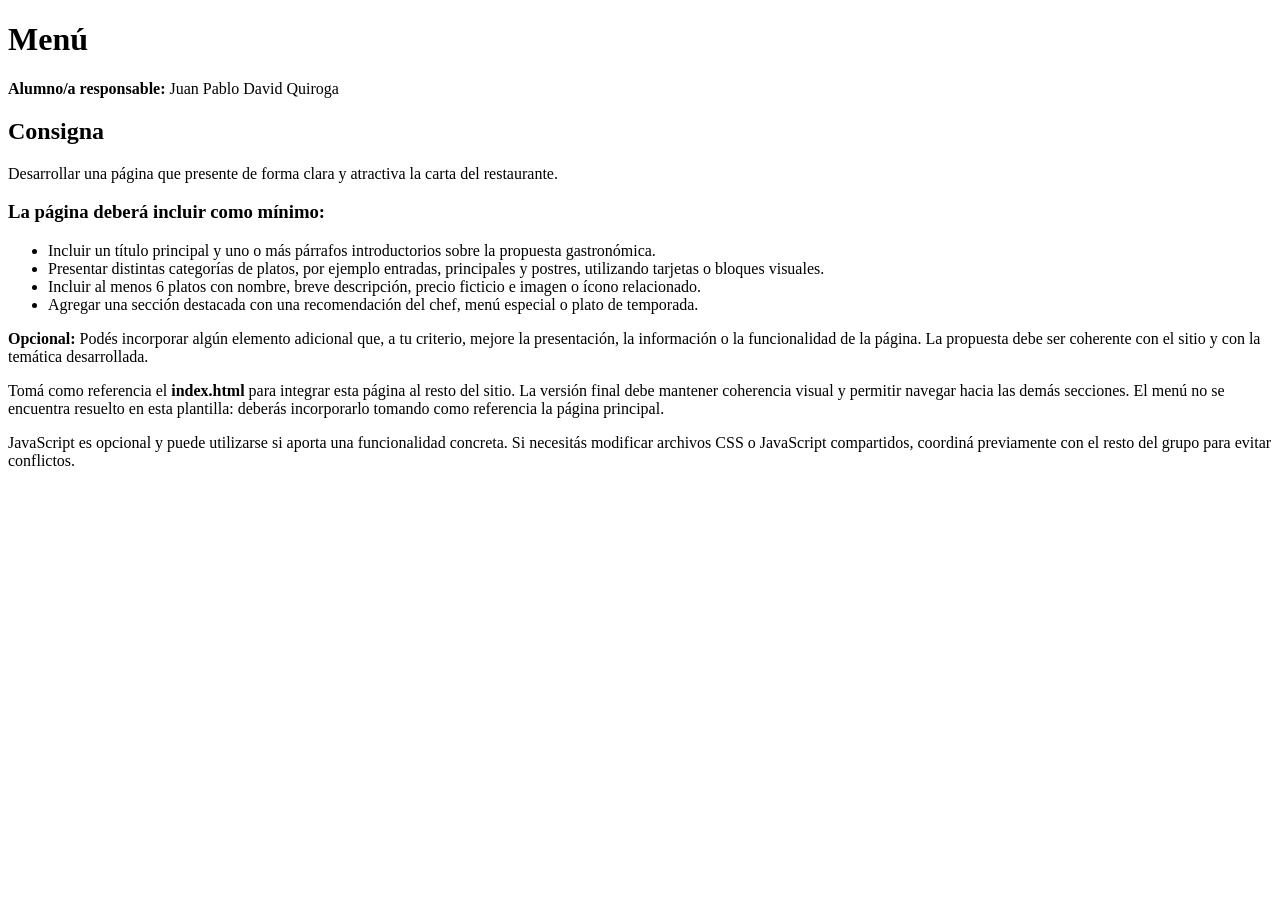
==== paginas/menu.html @ fb0b7302 "restaurante" ====
<!doctype html>
<html lang="es">
<head>
  <meta charset="utf-8">
  <meta name="viewport" content="width=device-width, initial-scale=1">
  <title>Menú | Restaurante Sabor Urbano</title>
</head>
<body>

  <h1>Menú</h1>

  <p><strong>Alumno/a responsable:</strong> Juan Pablo David Quiroga</p>

  <h2>Consigna</h2>

  <p>Desarrollar una página que presente de forma clara y atractiva la carta del restaurante.</p>

  <h3>La página deberá incluir como mínimo:</h3>

  <ul>
        <li>Incluir un título principal y uno o más párrafos introductorios sobre la propuesta gastronómica.</li>
        <li>Presentar distintas categorías de platos, por ejemplo entradas, principales y postres, utilizando tarjetas o bloques visuales.</li>
        <li>Incluir al menos 6 platos con nombre, breve descripción, precio ficticio e imagen o ícono relacionado.</li>
        <li>Agregar una sección destacada con una recomendación del chef, menú especial o plato de temporada.</li>
  </ul>

  <p>
    <strong>Opcional:</strong> Podés incorporar algún elemento adicional que, a tu criterio,
    mejore la presentación, la información o la funcionalidad de la página.
    La propuesta debe ser coherente con el sitio y con la temática desarrollada.
  </p>

  <p>
    Tomá como referencia el <strong>index.html</strong> para integrar esta página al resto del sitio.
    La versión final debe mantener coherencia visual y permitir navegar hacia las demás secciones.
    El menú no se encuentra resuelto en esta plantilla: deberás incorporarlo tomando como referencia
    la página principal.
  </p>

  <p>
    JavaScript es opcional y puede utilizarse si aporta una funcionalidad concreta.
    Si necesitás modificar archivos CSS o JavaScript compartidos, coordiná previamente con el resto del grupo
    para evitar conflictos.
  </p>

</body>
</html>
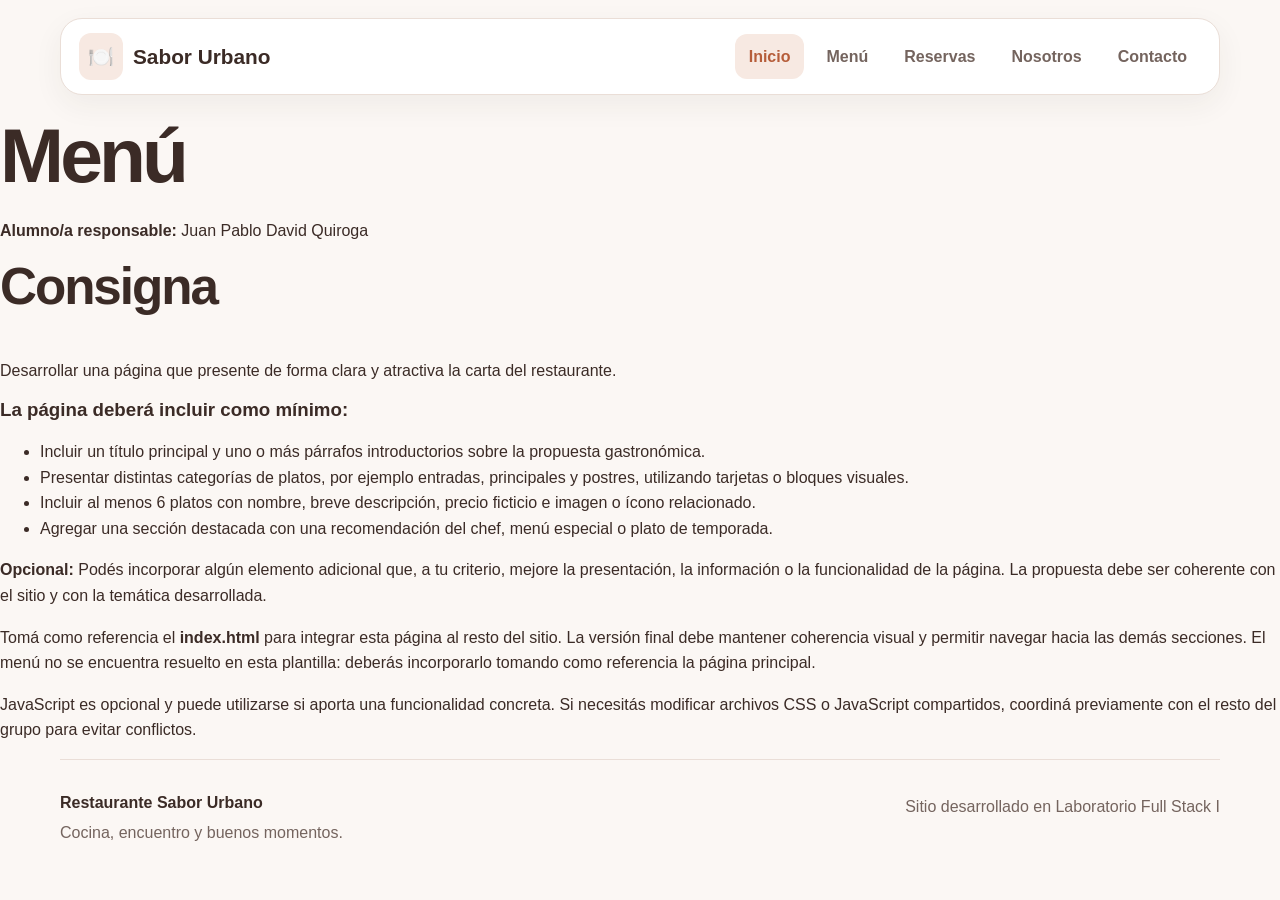
==== commit ad911ceb: "Agrego cabecera y pie de pagina a la estructura de lapagina Menu" ====
--- a/paginas/menu.html
+++ b/paginas/menu.html
@@ -4,8 +4,20 @@
   <meta charset="utf-8">
   <meta name="viewport" content="width=device-width, initial-scale=1">
   <title>Menú | Restaurante Sabor Urbano</title>
+  <link rel="stylesheet" href="../css/estilos.css">
 </head>
 <body>
+  <header class="topbar">
+  <a class="logo" href="index.html"><span>🍽️</span> Sabor Urbano</a>
+  <button id="menuBtn" class="menuBtn" aria-label="Abrir menú">☰</button>
+  <nav id="menu" class="menu">
+    <a class="activo" href="index.html">Inicio</a>
+    <a href="paginas/menu.html">Menú</a>
+    <a href="paginas/reservas.html">Reservas</a>
+    <a href="paginas/nosotros.html">Nosotros</a>
+    <a href="paginas/contacto.html">Contacto</a>
+  </nav>
+  </header>
 
   <h1>Menú</h1>
 
@@ -42,6 +54,14 @@
     Si necesitás modificar archivos CSS o JavaScript compartidos, coordiná previamente con el resto del grupo
     para evitar conflictos.
   </p>
+<footer class="footer contenedor">
+  <div>
+    <b>Restaurante Sabor Urbano</b>
+    <p>Cocina, encuentro y buenos momentos.</p>
+  </div>
+  <p class="materia">Sitio desarrollado en Laboratorio Full Stack I</p>
+</footer>
 
+<script src="js/script.js"></script>
 </body>
 </html>
--- a/css/estilos.css
+++ b/css/estilos.css
@@ -0,0 +1,23 @@
+*{box-sizing:border-box}html{scroll-behavior:smooth}
+:root{--terracota:#b65d3a;--oscuro:#3b2b26;--texto:#74645e;--fondo:#fbf7f4;--blanco:#fff;--borde:#eaded7;--suave:#f7e9e2;--sombra:0 18px 45px rgba(59,43,38,.10)}
+body{margin:0;font-family:Arial,Helvetica,sans-serif;background:var(--fondo);color:var(--oscuro);line-height:1.6}
+a{text-decoration:none;color:inherit}.contenedor{width:min(1160px,calc(100% - 32px));margin:auto}
+.topbar{width:min(1160px,calc(100% - 32px));margin:18px auto;display:flex;align-items:center;justify-content:space-between;gap:24px;padding:14px 18px;background:#fff;border:1px solid var(--borde);border-radius:22px;position:sticky;top:12px;z-index:10;box-shadow:0 10px 30px rgba(59,43,38,.06)}
+.logo{font-size:1.3rem;font-weight:800;display:flex;gap:10px;align-items:center}.logo span{background:var(--suave);padding:7px 9px;border-radius:12px}
+.menu{display:flex;gap:8px}.menu a{padding:10px 14px;border-radius:12px;color:var(--texto);font-weight:700}.menu a:hover,.menu .activo{background:var(--suave);color:var(--terracota)}
+.menuBtn{display:none;border:0;background:var(--suave);font-size:1.35rem;width:44px;height:44px;border-radius:12px;cursor:pointer}
+.hero{display:grid;grid-template-columns:1.05fr .95fr;gap:48px;align-items:center;min-height:530px;padding:40px 0}
+.tag{display:inline-block;background:var(--suave);color:var(--terracota);font-weight:800;font-size:.82rem;text-transform:uppercase;letter-spacing:.06em;padding:7px 11px;border-radius:999px}
+h1,h2,h3{line-height:1.1;margin-top:0}h1{font-size:clamp(2.6rem,6vw,5rem);letter-spacing:-.05em;margin:14px 0 20px}h2{font-size:clamp(2rem,4vw,3.2rem);letter-spacing:-.04em}
+.lead,.titulo p,.card p,.footer p,.texto{color:var(--texto)}.lead{font-size:1.08rem;max-width:680px}
+.acciones{display:flex;gap:12px;flex-wrap:wrap;margin-top:28px}.btn{display:inline-block;border:0;border-radius:14px;padding:13px 18px;font-weight:800;cursor:pointer;font-size:1rem}.primario{background:var(--terracota);color:#fff}.secundario{background:#fff;border:1px solid var(--borde);color:var(--oscuro)}
+.heroVisual{position:relative;min-height:390px}.heroVisual:before{content:"";position:absolute;width:300px;height:300px;border-radius:50%;background:#f5e0d6;left:50%;top:50%;transform:translate(-50%,-50%)}
+.featureCard{position:absolute;width:250px;background:#fff;border:1px solid var(--borde);border-radius:26px;padding:28px;box-shadow:var(--sombra);display:flex;flex-direction:column;gap:7px;top:20px;left:0;transform:rotate(-5deg)}
+.featureCard.secundaria{right:0;left:auto;top:auto;bottom:20px;transform:rotate(5deg)}.featureCard span{font-size:4rem}.featureCard b{font-size:1.35rem}.featureCard small{color:var(--texto)}
+.stats{display:grid;grid-template-columns:repeat(3,1fr);gap:16px;margin-bottom:80px}.stats article{background:#fff;border:1px solid var(--borde);border-radius:20px;padding:24px;display:flex;flex-direction:column}.stats strong{font-size:2rem;color:var(--terracota)}.stats span{color:var(--texto)}
+.seccion{margin-bottom:85px}.titulo{max-width:720px;margin-bottom:30px}.grid{display:grid;grid-template-columns:repeat(4,1fr);gap:18px}.card{background:#fff;border:1px solid var(--borde);border-radius:24px;padding:26px;min-height:270px;display:flex;flex-direction:column;transition:.2s}.card:hover{transform:translateY(-6px);box-shadow:var(--sombra)}.card .icono{font-size:2rem;background:var(--suave);width:58px;height:58px;display:grid;place-items:center;border-radius:16px;margin-bottom:26px}.card b{margin-top:auto;color:var(--terracota)}
+.dosColumnas{display:grid;grid-template-columns:1fr 1fr;gap:36px;align-items:start;margin-bottom:85px}.check{list-style:none;padding:0}.check li{padding:8px 0 8px 30px;position:relative}.check li:before{content:"✓";position:absolute;left:0;color:var(--terracota);font-weight:900}.nota{background:#fff;border:1px solid var(--borde);border-radius:24px;padding:28px;box-shadow:var(--sombra)}
+.footer{display:flex;justify-content:space-between;gap:20px;border-top:1px solid var(--borde);padding:30px 0}.footer p{margin:4px 0}.materia{text-align:right}
+@media(max-width:1000px){.grid{grid-template-columns:repeat(2,1fr)}}
+@media(max-width:850px){.hero,.dosColumnas{grid-template-columns:1fr}.stats{grid-template-columns:1fr}.footer{flex-direction:column}.heroVisual{min-height:330px}.materia{text-align:left}}
+@media(max-width:700px){.menuBtn{display:block}.menu{display:none;position:absolute;left:0;right:0;top:82px;background:#fff;border:1px solid var(--borde);border-radius:18px;padding:12px;flex-direction:column;box-shadow:var(--sombra)}.menu.abierto{display:flex}.featureCard{width:210px;padding:22px}.hero{padding-top:20px}.grid{grid-template-columns:1fr}}
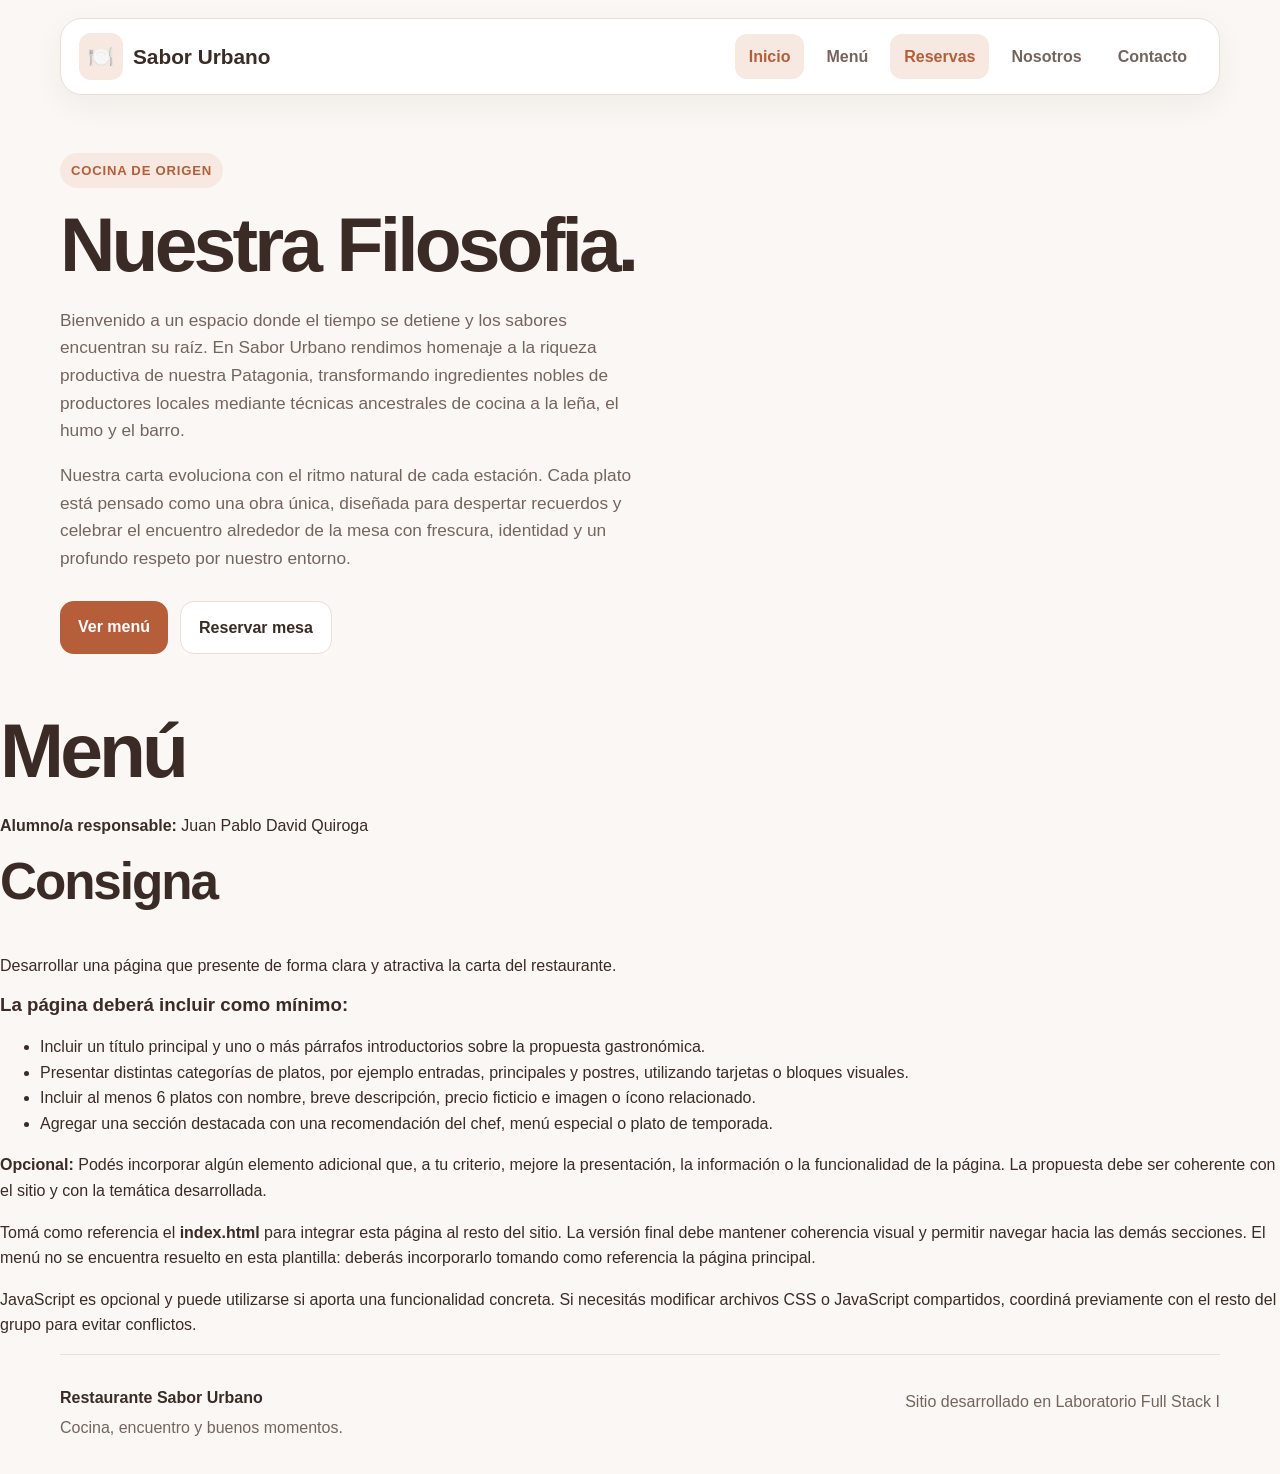
==== commit 5bab53a8: "Se agrego titulo principal y dos parrafos a modo de introduccion y se enlazo barra de menu" ====
--- a/paginas/menu.html
+++ b/paginas/menu.html
@@ -11,14 +11,37 @@
   <a class="logo" href="index.html"><span>🍽️</span> Sabor Urbano</a>
   <button id="menuBtn" class="menuBtn" aria-label="Abrir menú">☰</button>
   <nav id="menu" class="menu">
-    <a class="activo" href="index.html">Inicio</a>
-    <a href="paginas/menu.html">Menú</a>
-    <a href="paginas/reservas.html">Reservas</a>
-    <a href="paginas/nosotros.html">Nosotros</a>
-    <a href="paginas/contacto.html">Contacto</a>
+    <a class="activo" href="../index.html">Inicio</a>
+        <a href="../paginas/menu.html">Menú</a>
+        <a class="activo" href="../paginas/reservas.html">Reservas</a>
+        <a href="../paginas/nosotros.html">Nosotros</a>
+        <a href="../paginas/contacto.html">Contacto</a>
   </nav>
   </header>
 
+  <main>
+  <section class="hero contenedor">
+    <div>
+      <span class="tag">Cocina de origen</span>
+      <h1>Nuestra Filosofia.</h1>
+      <p class="lead">
+        Bienvenido a un espacio donde el tiempo se detiene y los sabores encuentran su raíz.
+        En Sabor Urbano rendimos homenaje a la riqueza productiva de nuestra Patagonia, 
+        transformando ingredientes nobles de productores locales mediante técnicas ancestrales de cocina a la leña, 
+        el humo y el barro.
+      </p>
+      <p class="lead">
+        Nuestra carta evoluciona con el ritmo natural de cada estación. 
+        Cada plato está pensado como una obra única, 
+        diseñada para despertar recuerdos y celebrar el encuentro alrededor de la mesa con frescura, 
+        identidad y un profundo respeto por nuestro entorno.
+      </p>
+      <div class="acciones">
+        <a class="btn primario" href="paginas/menu.html">Ver menú</a>
+        <a class="btn secundario" href="paginas/reservas.html">Reservar mesa</a>
+      </div>
+    </div>
+  </section>
   <h1>Menú</h1>
 
   <p><strong>Alumno/a responsable:</strong> Juan Pablo David Quiroga</p>
@@ -54,6 +77,8 @@
     Si necesitás modificar archivos CSS o JavaScript compartidos, coordiná previamente con el resto del grupo
     para evitar conflictos.
   </p>
+</section>
+</main>
 <footer class="footer contenedor">
   <div>
     <b>Restaurante Sabor Urbano</b>
--- a/css/estilos.css
+++ b/css/estilos.css
@@ -21,3 +21,104 @@
 @media(max-width:1000px){.grid{grid-template-columns:repeat(2,1fr)}}
 @media(max-width:850px){.hero,.dosColumnas{grid-template-columns:1fr}.stats{grid-template-columns:1fr}.footer{flex-direction:column}.heroVisual{min-height:330px}.materia{text-align:left}}
 @media(max-width:700px){.menuBtn{display:block}.menu{display:none;position:absolute;left:0;right:0;top:82px;background:#fff;border:1px solid var(--borde);border-radius:18px;padding:12px;flex-direction:column;box-shadow:var(--sombra)}.menu.abierto{display:flex}.featureCard{width:210px;padding:22px}.hero{padding-top:20px}.grid{grid-template-columns:1fr}}
+
+/* Estilos de pagina reservas.html */
+
+.contenedorReservas{
+    width:min(1160px,calc(100% - 32px));
+    margin: 0 auto;
+
+}
+.heroReserva{
+    border-radius: 50px;
+    padding: 50px;
+    font-family: Arial, Helvetica, sans-serif;
+    justify-content: center;
+    height: 60vh;
+    background-size: cover;
+    background-image: linear-gradient(rgba(0,0,0,0.5),rgba(0,0,0,0.5)),url(https://i0.wp.com/elplanetaurbano.com/wp-content/uploads/2026/09/La-Mar-Planeta-Urbano-2026-1.jpg?resize=1250%2C781&ssl=1) ;
+    background-repeat: no-repeat;
+    background-position: center;
+    display: flex;
+    flex-direction: column;
+    color: white;
+
+    #hero__pequeno__reserva{
+        font-weight: bold;
+        color: bisque;
+        margin: 0 0 0 10%;
+    }
+    p{
+        width: 60%;
+    }
+}
+
+.formularioEInfo{
+    margin-top: 50px;
+    display: grid;
+    grid-template-columns: repeat(2,1fr);
+    grid-template-rows: 3;
+}
+
+.diasContainer{
+    grid-column: 1/2;
+    grid-row: 1/2;
+    display: flex;
+}
+
+.dia{
+    border-radius: 10px;
+    padding: 10px;
+    text-align: center;
+    margin: 5px;
+    background-color: rgb(255, 243, 243);
+    border: 1px solid rgb(216, 208, 208);
+}
+
+.dia:hover{
+    cursor: pointer;
+    background-color: rgb(54, 52, 52);
+    color: white;
+}
+
+.horariosContainer{
+    margin-top: 20px;
+    grid-column: 1/2;
+    grid-row: 2/3;
+}
+.formularioContainer{
+    grid-column: 2/3;
+    grid-row: 1/3;
+}
+
+table{
+    border-collapse: separate;
+    border-spacing: 20px;
+
+    td{
+        border: 1px solid rgb(216, 208, 208);
+        border-radius: 10px;
+        background-color: rgb(250, 240, 240);
+        padding: 15px;
+    }
+}
+
+td:hover{
+    cursor: pointer;
+    background-color: rgb(54, 52, 52);
+    color: white;
+}
+
+form{
+    padding: 40px;
+    border: 1px solid;
+    text-align: center;
+    margin: 10px;
+    height: 100%;
+}
+input{
+    width: 70%;
+    height: 30px;
+    border-style: solid;
+    margin: 10px;
+}
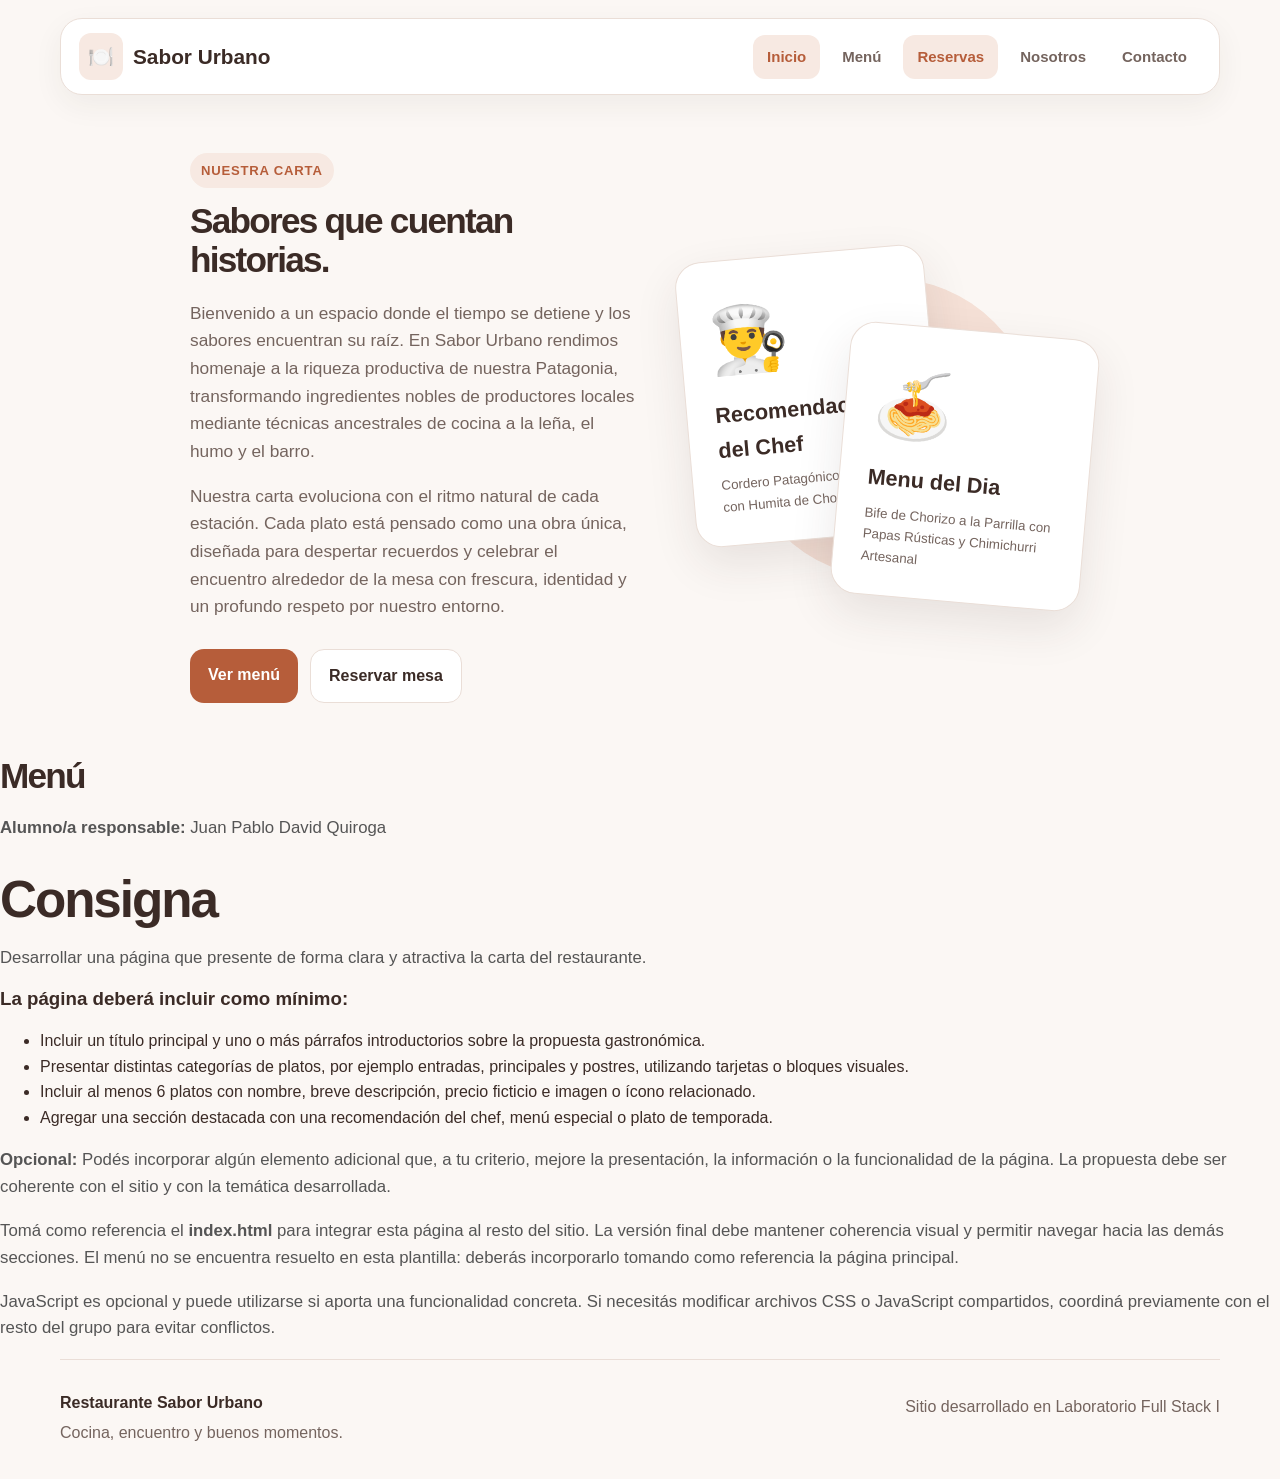
==== commit b63f1a13: "Se agrego secion especial menu del che y del dia" ====
--- a/paginas/menu.html
+++ b/paginas/menu.html
@@ -22,8 +22,8 @@
   <main>
   <section class="hero contenedor">
     <div>
-      <span class="tag">Cocina de origen</span>
-      <h1>Nuestra Filosofia.</h1>
+      <span class="tag">Nuestra Carta</span>
+      <h1>Sabores que cuentan historias.</h1>
       <p class="lead">
         Bienvenido a un espacio donde el tiempo se detiene y los sabores encuentran su raíz.
         En Sabor Urbano rendimos homenaje a la riqueza productiva de nuestra Patagonia, 
@@ -40,6 +40,18 @@
         <a class="btn primario" href="paginas/menu.html">Ver menú</a>
         <a class="btn secundario" href="paginas/reservas.html">Reservar mesa</a>
       </div>
+    </div>
+    <div class="heroVisual" aria-hidden="true">
+      <article class="featureCard">
+        <span>👨‍🍳</span>
+        <b>Recomendacion del Chef</b>
+        <small>Cordero Patagónico al Asador con Humita de Choclo Dulce.</small>
+      </article>
+      <article class="featureCard secundaria">
+        <span>🍝</span>
+        <b>Menu del Dia</b>
+        <small>Bife de Chorizo a la Parrilla con Papas Rústicas y Chimichurri Artesanal</small>
+      </article>
     </div>
   </section>
   <h1>Menú</h1>
--- a/css/estilos.css
+++ b/css/estilos.css
@@ -121,4 +121,92 @@
     height: 30px;
     border-style: solid;
     margin: 10px;
-}+}
+/* Estilos de pagina nosotros.html */
+
+header {
+    background-color: #fdfbf7;
+    padding: 10px 20px;
+    border-bottom: 1px solid #eae5d9;
+}
+
+nav ul {
+    list-style: none;
+    display: flex;
+    gap: 25px;
+    margin: 0;
+    padding: 0;
+}
+
+nav a {
+    text-decoration: none;
+    color: #4a3f35;
+    font-family: 'Segoe UI', Tahoma, Geneva, Verdana, sans-serif;
+    font-weight: 600;
+    font-size: 15px;
+    transition: color 0.2s ease;
+}
+
+nav a:hover {
+    color: #bc6c25;
+}
+header {
+    background-color: #fdfbf7;
+    padding: 10px 20px;
+    border-bottom: 1px solid #eae5d9;
+}
+
+nav ul {
+    list-style: none;
+    display: flex;
+    gap: 25px;
+    margin: 0;
+    padding: 0;
+}
+
+nav a {
+    text-decoration: none;
+    color: #4a3f35;
+    font-family: 'Segoe UI', Tahoma, Geneva, Verdana, sans-serif;
+    font-weight: 600;
+    font-size: 15px;
+    transition: color 0.2s ease;
+}
+
+nav a:hover {
+    color: #bc6c25;
+}
+
+main section {
+    max-width: 900px;
+    margin: 40px auto;
+    padding: 0 20px;
+}
+
+main h1, main h2 {
+    font-family: 'Segoe UI', Tahoma, Geneva, Verdana, sans-serif;
+    color: #3b2b26;
+}
+
+main h1 {
+    font-size: 2.2rem;
+    margin-bottom: 20px;
+}
+
+main h2 {
+    margin-top: 30px;
+    margin-bottom: 15px;
+}
+
+main p {
+    line-height: 1.6;
+    color: #555555;
+    font-size: 1.05rem;
+}
+
+.informacionContainer{
+    margin-top: 70px;
+    display: flex;
+    gap: 30px ;
+
+}
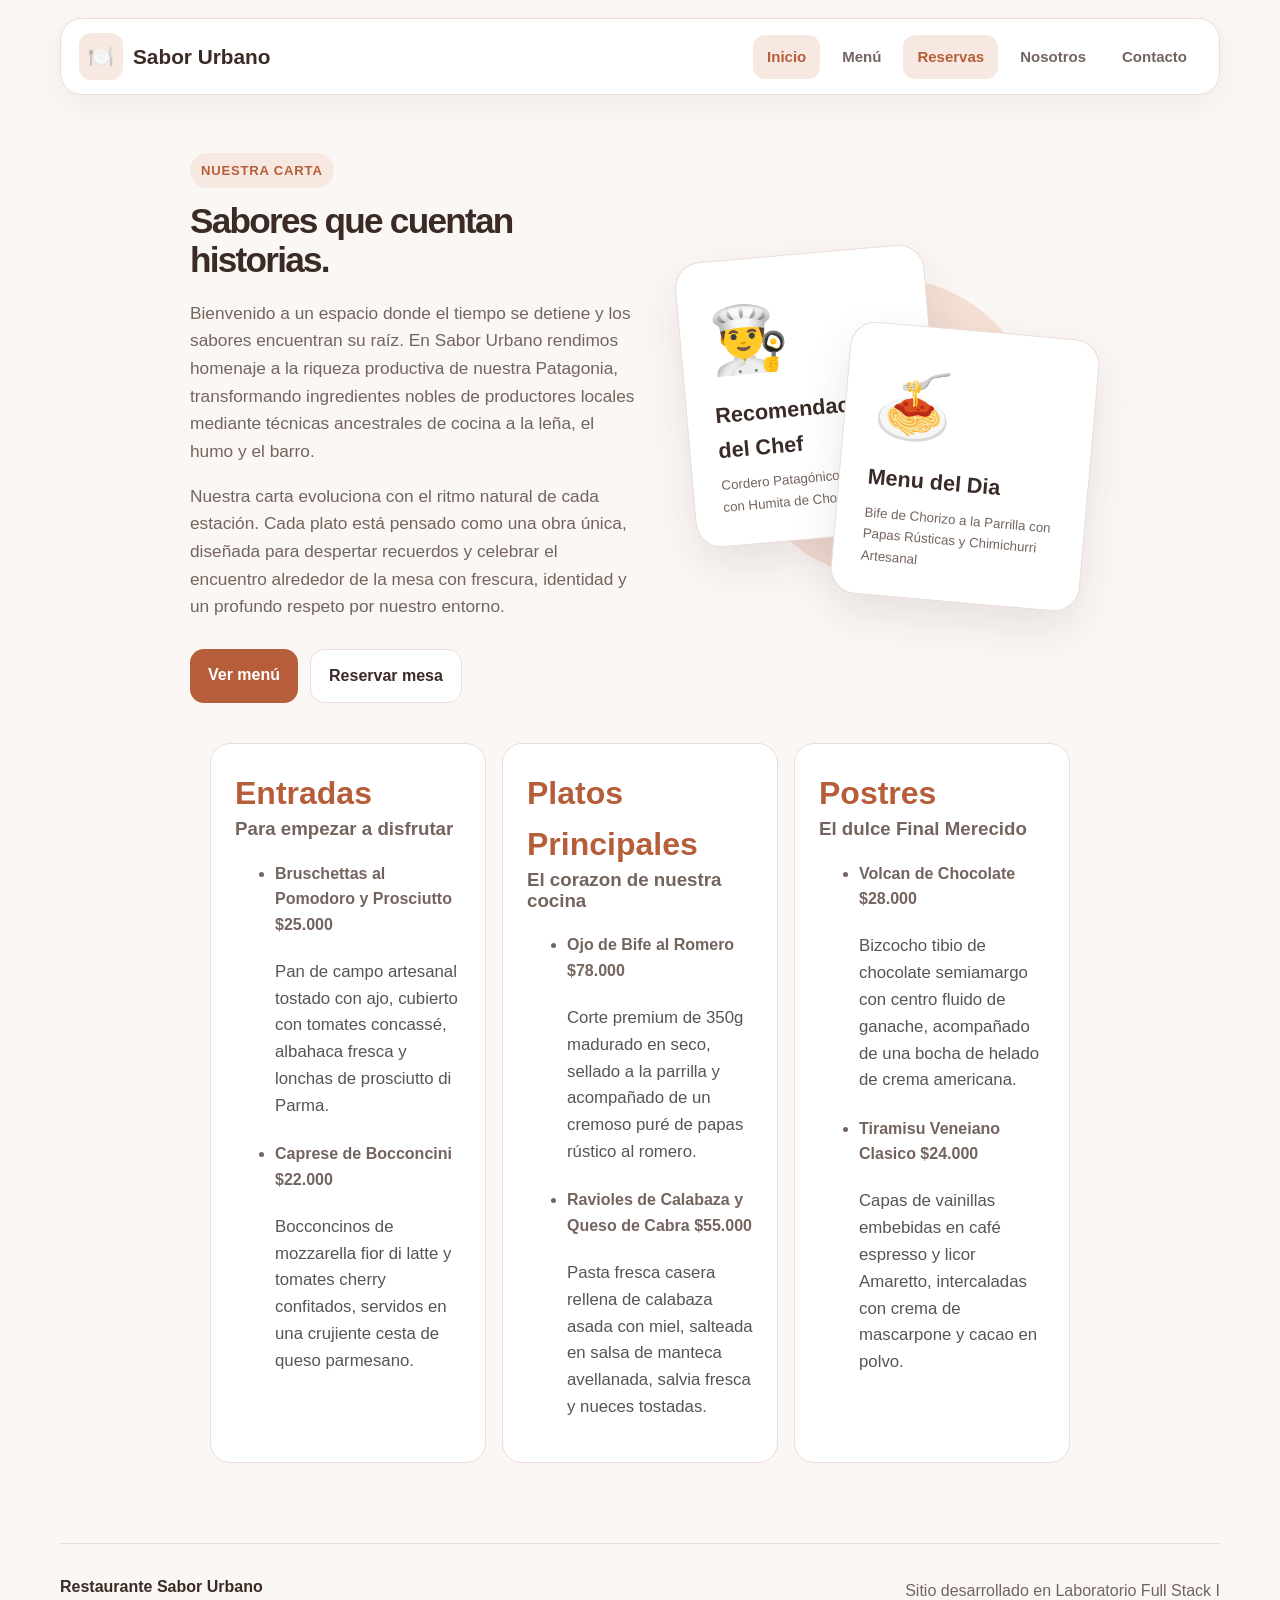
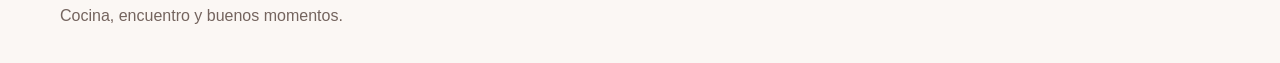
==== commit 94fd9d0d: "Se agrego la seccion Entradas, Plato Principal y Postre, con su contenido" ====
--- a/paginas/menu.html
+++ b/paginas/menu.html
@@ -54,42 +54,43 @@
       </article>
     </div>
   </section>
-  <h1>Menú</h1>
+   <section class="stats contenedor">
+    <article><strong>Entradas</strong><span><h3>Para empezar a disfrutar</h3>
+        <ul>
+          <li>
+            <h4>Bruschettas al Pomodoro y Prosciutto <span>$25.000</span></h4>
+            <p>Pan de campo artesanal tostado con ajo, cubierto con tomates concassé, albahaca fresca y lonchas de prosciutto di Parma.</p>
+          </li>
+          <li>
+            <h4>Caprese de Bocconcini <span>$22.000</span></h4>
+            <p>Bocconcinos de mozzarella fior di latte y tomates cherry confitados, servidos en una crujiente cesta de queso parmesano.</p>
+          </li>
+        </ul></span></article>
+    <article><strong>Platos Principales</strong><span><h3>El corazon de nuestra cocina</h3>
+           <ul>
+         <li>
+            <h4>Ojo de Bife al Romero <span>$78.000</span></h4>
+            <p>Corte premium de 350g madurado en seco, sellado a la parrilla y acompañado de un cremoso puré de papas rústico al romero.</p>
+          </li>
+        <li>
+            <h4>Ravioles de Calabaza y Queso de Cabra <span>$55.000</span></h4>
+            <p>Pasta fresca casera rellena de calabaza asada con miel, salteada en salsa de manteca avellanada, salvia fresca y nueces tostadas.</p>
+          </li>
+        </ul></span></article>
+    <article><strong>Postres</strong><span><h3>El dulce Final Merecido</h3>   
+       <ul>
+          <li>
+            <h4>Volcan de Chocolate <span>$28.000</span></h4>
+            <p>Bizcocho tibio de chocolate semiamargo con centro fluido de ganache, acompañado de una bocha de helado de crema americana.</p>
+          </li>
+          <li>
+            <h4>Tiramisu Veneiano Clasico <span>$24.000</span></h4>
+            <p>Capas de vainillas embebidas en café espresso y licor Amaretto, intercaladas con crema de mascarpone y cacao en polvo.</p>
+          </li>
+        </ul></span></article>
+  </section>
+  
 
-  <p><strong>Alumno/a responsable:</strong> Juan Pablo David Quiroga</p>
-
-  <h2>Consigna</h2>
-
-  <p>Desarrollar una página que presente de forma clara y atractiva la carta del restaurante.</p>
-
-  <h3>La página deberá incluir como mínimo:</h3>
-
-  <ul>
-        <li>Incluir un título principal y uno o más párrafos introductorios sobre la propuesta gastronómica.</li>
-        <li>Presentar distintas categorías de platos, por ejemplo entradas, principales y postres, utilizando tarjetas o bloques visuales.</li>
-        <li>Incluir al menos 6 platos con nombre, breve descripción, precio ficticio e imagen o ícono relacionado.</li>
-        <li>Agregar una sección destacada con una recomendación del chef, menú especial o plato de temporada.</li>
-  </ul>
-
-  <p>
-    <strong>Opcional:</strong> Podés incorporar algún elemento adicional que, a tu criterio,
-    mejore la presentación, la información o la funcionalidad de la página.
-    La propuesta debe ser coherente con el sitio y con la temática desarrollada.
-  </p>
-
-  <p>
-    Tomá como referencia el <strong>index.html</strong> para integrar esta página al resto del sitio.
-    La versión final debe mantener coherencia visual y permitir navegar hacia las demás secciones.
-    El menú no se encuentra resuelto en esta plantilla: deberás incorporarlo tomando como referencia
-    la página principal.
-  </p>
-
-  <p>
-    JavaScript es opcional y puede utilizarse si aporta una funcionalidad concreta.
-    Si necesitás modificar archivos CSS o JavaScript compartidos, coordiná previamente con el resto del grupo
-    para evitar conflictos.
-  </p>
-</section>
 </main>
 <footer class="footer contenedor">
   <div>
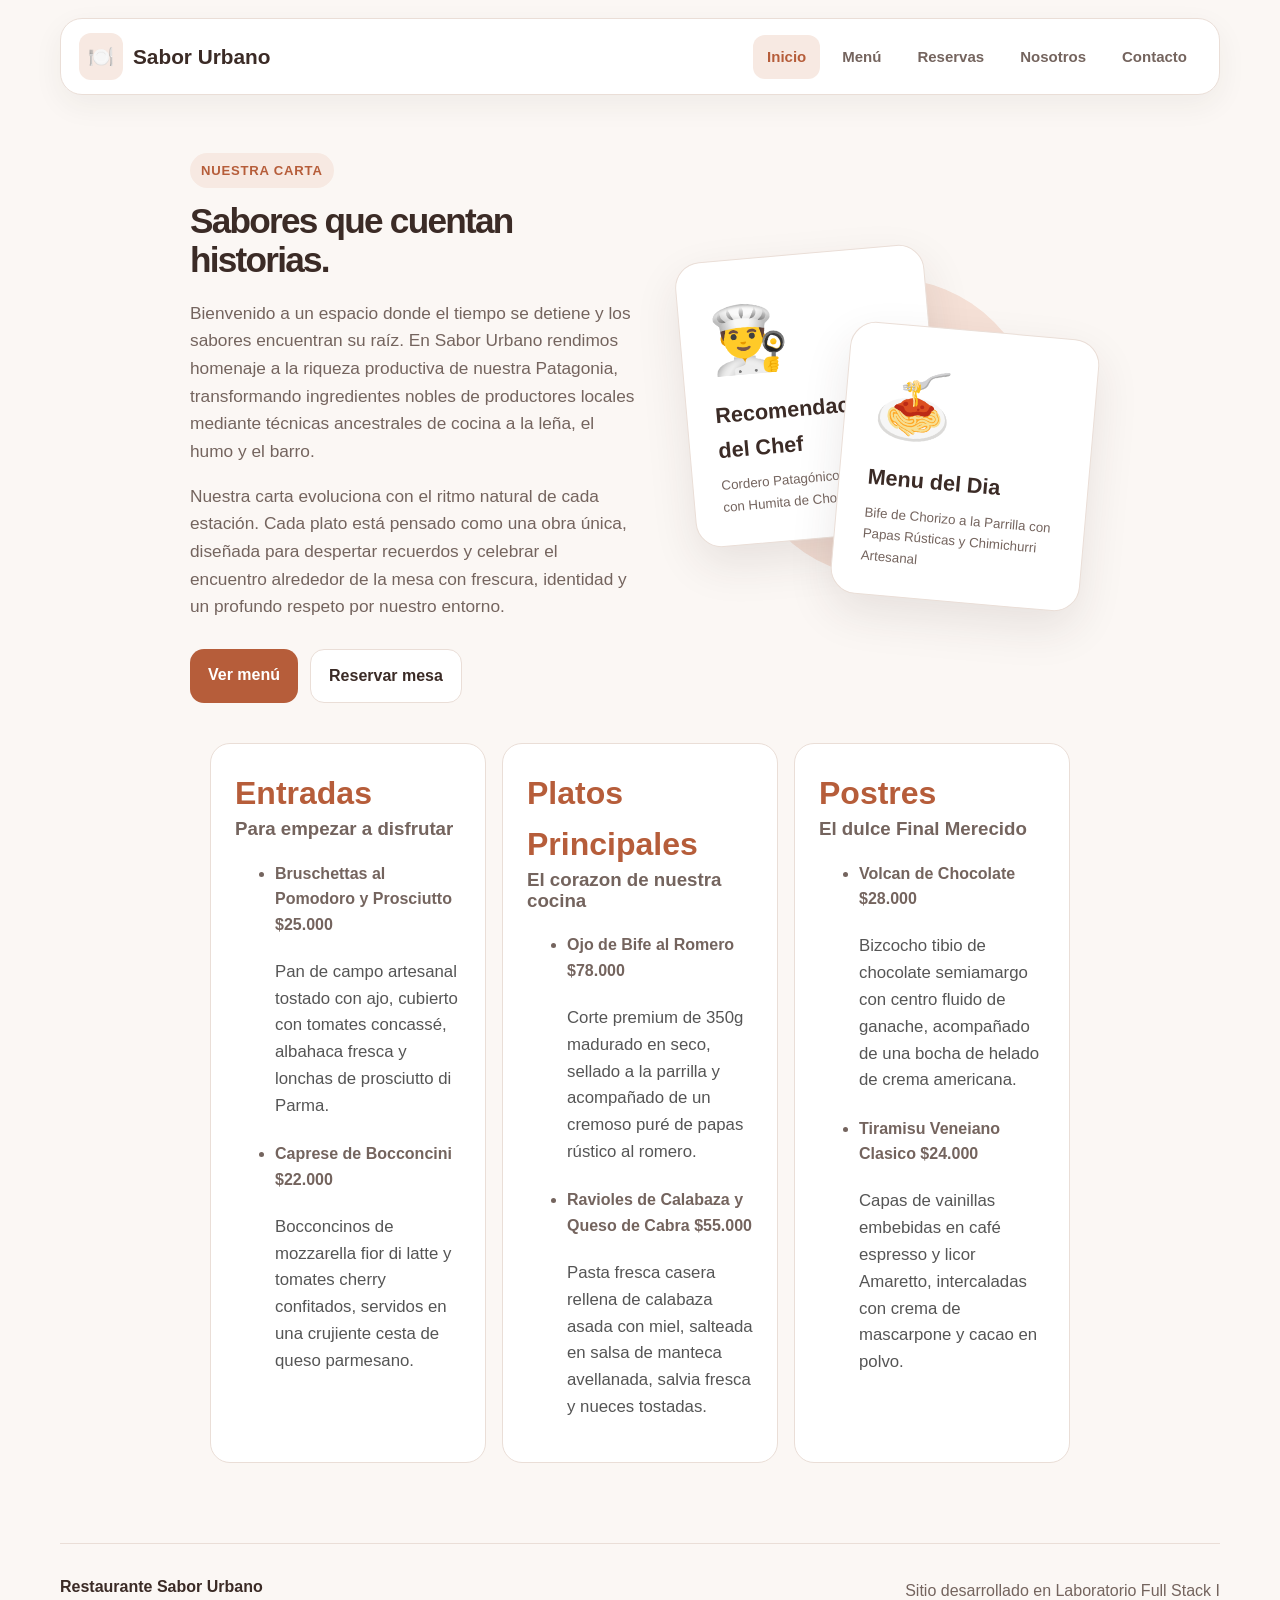
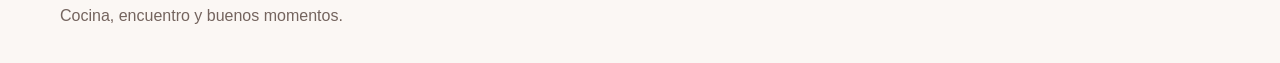
==== commit 021fdd78: "Se los enlaces del menu del header" ====
--- a/paginas/menu.html
+++ b/paginas/menu.html
@@ -12,8 +12,9 @@
   <button id="menuBtn" class="menuBtn" aria-label="Abrir menú">☰</button>
   <nav id="menu" class="menu">
     <a class="activo" href="../index.html">Inicio</a>
+        
         <a href="../paginas/menu.html">Menú</a>
-        <a class="activo" href="../paginas/reservas.html">Reservas</a>
+        <a href="../paginas/reservas.html">Reservas</a>
         <a href="../paginas/nosotros.html">Nosotros</a>
         <a href="../paginas/contacto.html">Contacto</a>
   </nav>
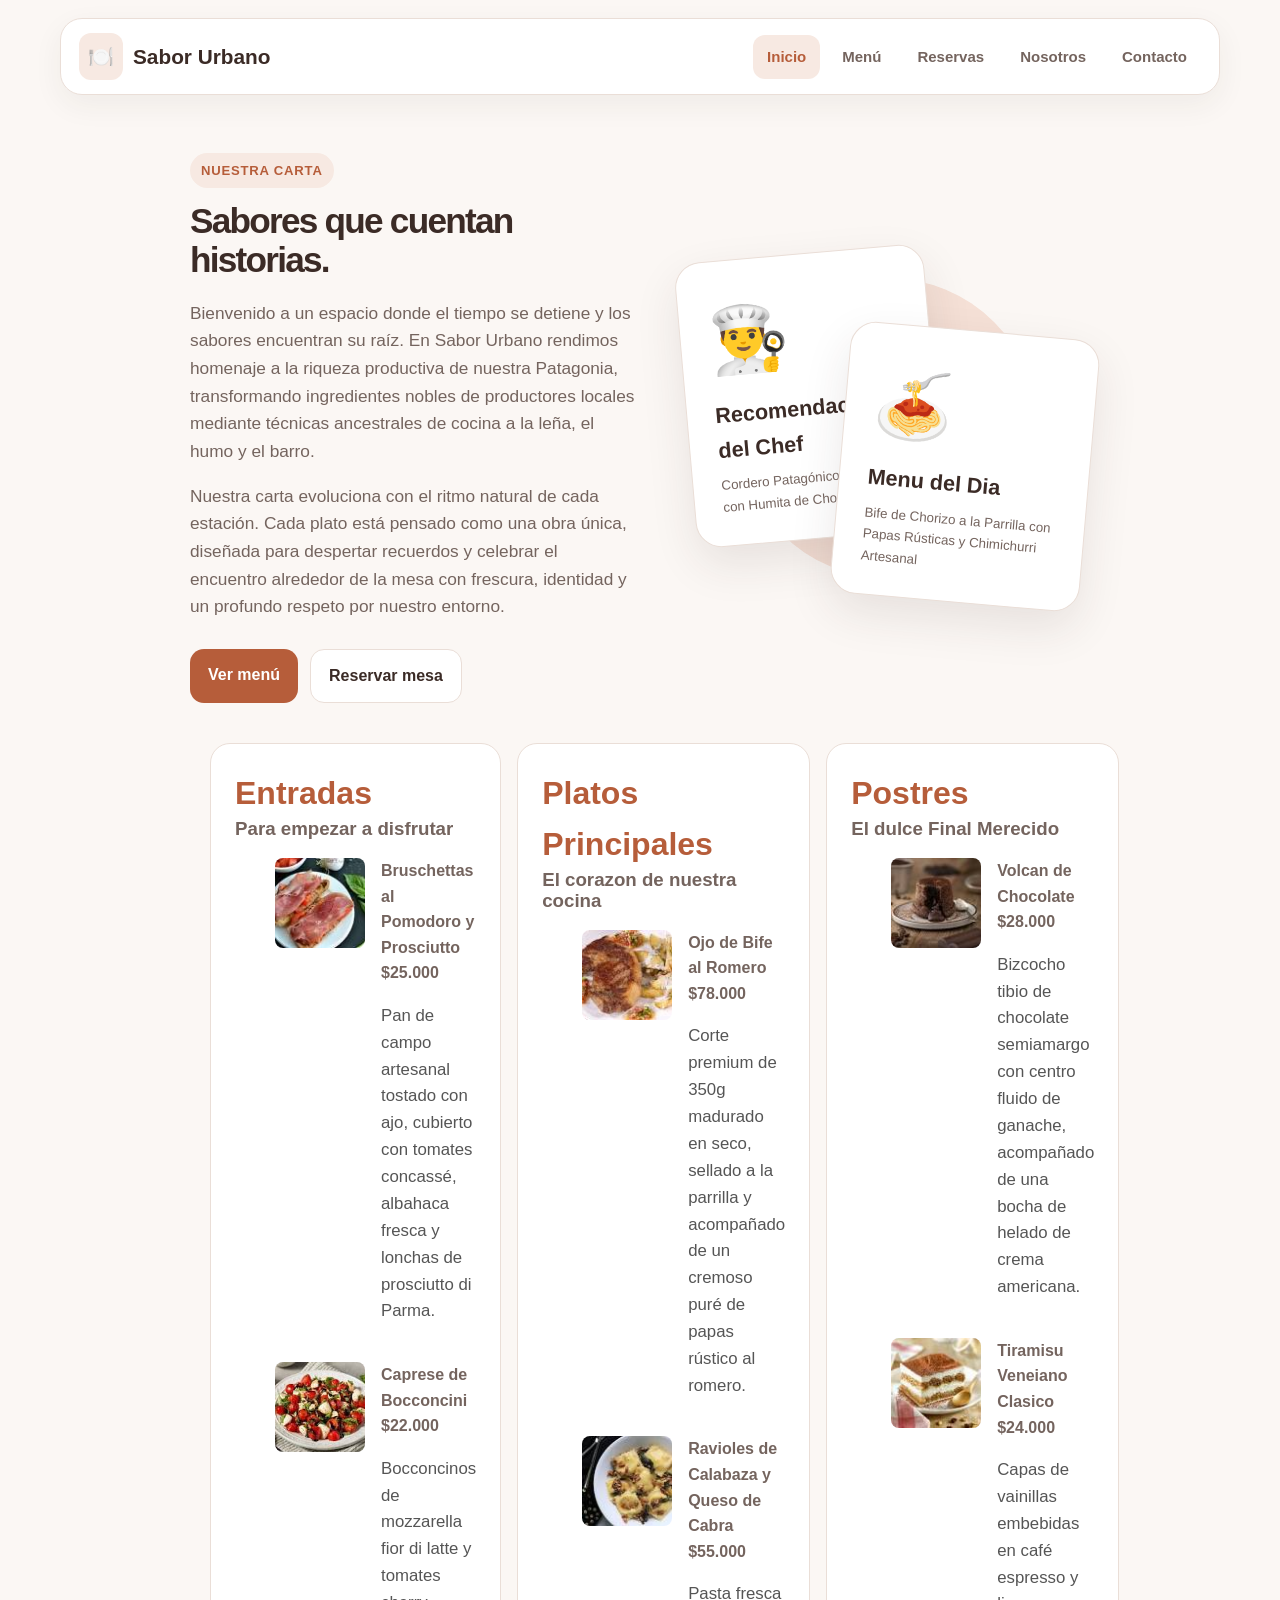
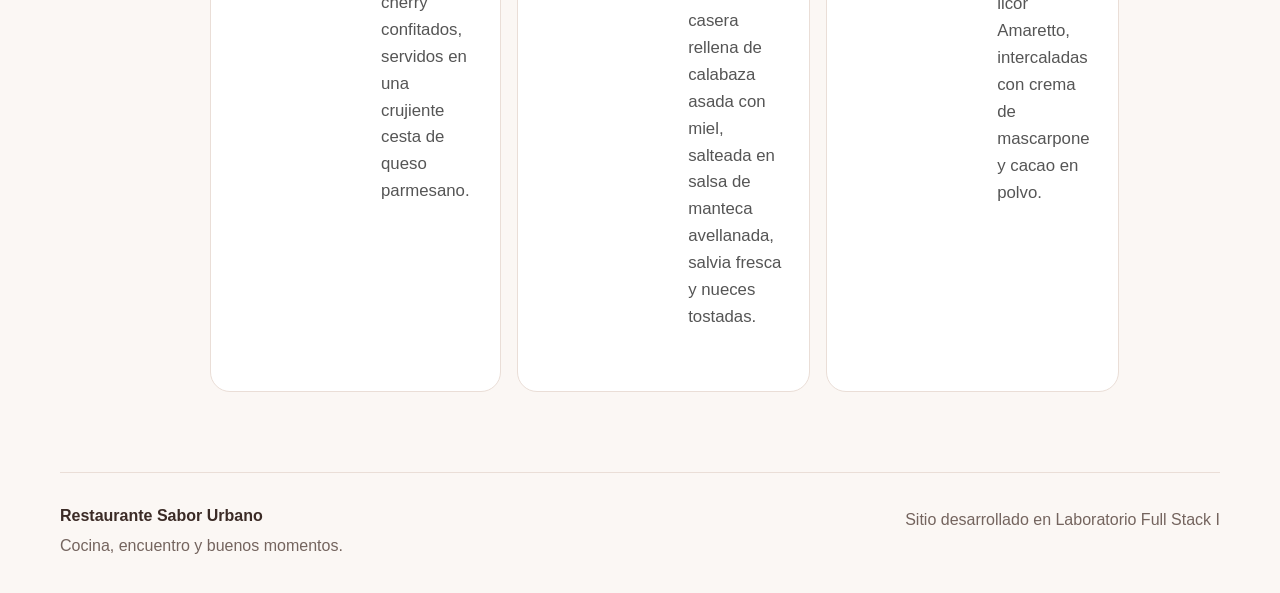
==== commit 38545f25: "Se agrego estilos en miniaturas de platos en archivo css" ====
--- a/paginas/menu.html
+++ b/paginas/menu.html
@@ -58,35 +58,55 @@
    <section class="stats contenedor">
     <article><strong>Entradas</strong><span><h3>Para empezar a disfrutar</h3>
         <ul>
-          <li>
-            <h4>Bruschettas al Pomodoro y Prosciutto <span>$25.000</span></h4>
-            <p>Pan de campo artesanal tostado con ajo, cubierto con tomates concassé, albahaca fresca y lonchas de prosciutto di Parma.</p>
-          </li>
-          <li>
-            <h4>Caprese de Bocconcini <span>$22.000</span></h4>
-            <p>Bocconcinos de mozzarella fior di latte y tomates cherry confitados, servidos en una crujiente cesta de queso parmesano.</p>
-          </li>
+          
+<li>
+    <img src="../img/bruschettas_al_pomodoro.jpg" alt="Bruschettas al Pomodoro" class="thumb-plato">
+    <div class="contenido-plato">
+        <h4>Bruschettas al Pomodoro y Prosciutto <span>$25.000</span></h4>
+        <p>Pan de campo artesanal tostado con ajo, cubierto con tomates concassé, albahaca fresca y lonchas de prosciutto di Parma.</p>
+    </div>
+</li>
+         
+ <li>
+  <img src="../img/Caprese.jpg" alt="CAprese de Boccocini" class="thumb-plato">
+    <div class="contenido-plato">
+     <h4>Caprese de Bocconcini <span>$22.000</span></h4>
+     <p>Bocconcinos de mozzarella fior di latte y tomates cherry confitados, servidos en una crujiente cesta de queso parmesano.</p>
+    </div> 
+</li>
         </ul></span></article>
     <article><strong>Platos Principales</strong><span><h3>El corazon de nuestra cocina</h3>
            <ul>
          <li>
+          <img src="../img/bife_al_romero.jpg" alt="Ojo de Bife al Romero" class="thumb-plato">
+    <div class="contenido-plato">
             <h4>Ojo de Bife al Romero <span>$78.000</span></h4>
             <p>Corte premium de 350g madurado en seco, sellado a la parrilla y acompañado de un cremoso puré de papas rústico al romero.</p>
+          </div>
           </li>
         <li>
+          <img src="../img/Ravioles.jpg" alt="Ravioles de Calabaza y Queso de Cabra" class="thumb-plato">
+          <div class="contenido-plato">
             <h4>Ravioles de Calabaza y Queso de Cabra <span>$55.000</span></h4>
             <p>Pasta fresca casera rellena de calabaza asada con miel, salteada en salsa de manteca avellanada, salvia fresca y nueces tostadas.</p>
+          </div>
           </li>
         </ul></span></article>
     <article><strong>Postres</strong><span><h3>El dulce Final Merecido</h3>   
        <ul>
           <li>
+            <img src="../img/Volcan_de_chocolate.jpg" alt="Volcan de Chocolate" class="thumb-plato">
+    <div class="contenido-plato">
             <h4>Volcan de Chocolate <span>$28.000</span></h4>
             <p>Bizcocho tibio de chocolate semiamargo con centro fluido de ganache, acompañado de una bocha de helado de crema americana.</p>
+          </div>
           </li>
           <li>
-            <h4>Tiramisu Veneiano Clasico <span>$24.000</span></h4>
-            <p>Capas de vainillas embebidas en café espresso y licor Amaretto, intercaladas con crema de mascarpone y cacao en polvo.</p>
+            <img src="../img/Tiramisu.jpg" alt="Tiramisu Veneiano Clasico" class="thumb-plato">
+            <div class="contenido-plato">
+              <h4>Tiramisu Veneiano Clasico <span>$24.000</span></h4>
+              <p>Capas de vainillas embebidas en café espresso y licor Amaretto, intercaladas con crema de mascarpone y cacao en polvo.</p>
+            </div>
           </li>
         </ul></span></article>
   </section>
--- a/css/estilos.css
+++ b/css/estilos.css
@@ -210,3 +210,30 @@
     gap: 30px ;
 
 }
+/* Estilos de pagina menu.html */
+/* Fuerza a que cada plato se comporte como un contenedor flexible */
+.stats ul li {
+    display: flex;
+    align-items: flex-start; /* Alinea los elementos al inicio superior */
+    gap: 16px;               /* Deja un espacio de separación entre la imagen y el texto */
+    margin-bottom: 20px;     /* Separa un plato del siguiente */
+}
+
+/* Controla el tamaño fijo de la miniatura */
+.thumb-plato {
+    width: 90px;
+    height: 90px;
+    object-fit: cover;       /* Evita que la imagen se deforme al recortarse */
+    border-radius: 8px;      /* Bordes ligeramente redondeados */
+    flex-shrink: 0;          /* Evita que la imagen se aplaste si el texto es muy largo */
+}
+
+/* Distribuye el espacio interno del texto */
+.contenido-plato {
+    flex-grow: 1;            /* Toma el espacio restante a la derecha */
+}
+
+.contenido-plato h4 {
+    margin-top: 0;           /* Remueve márgenes sobrantes para alinear con la parte superior de la foto */
+    margin-bottom: 6px;
+}
